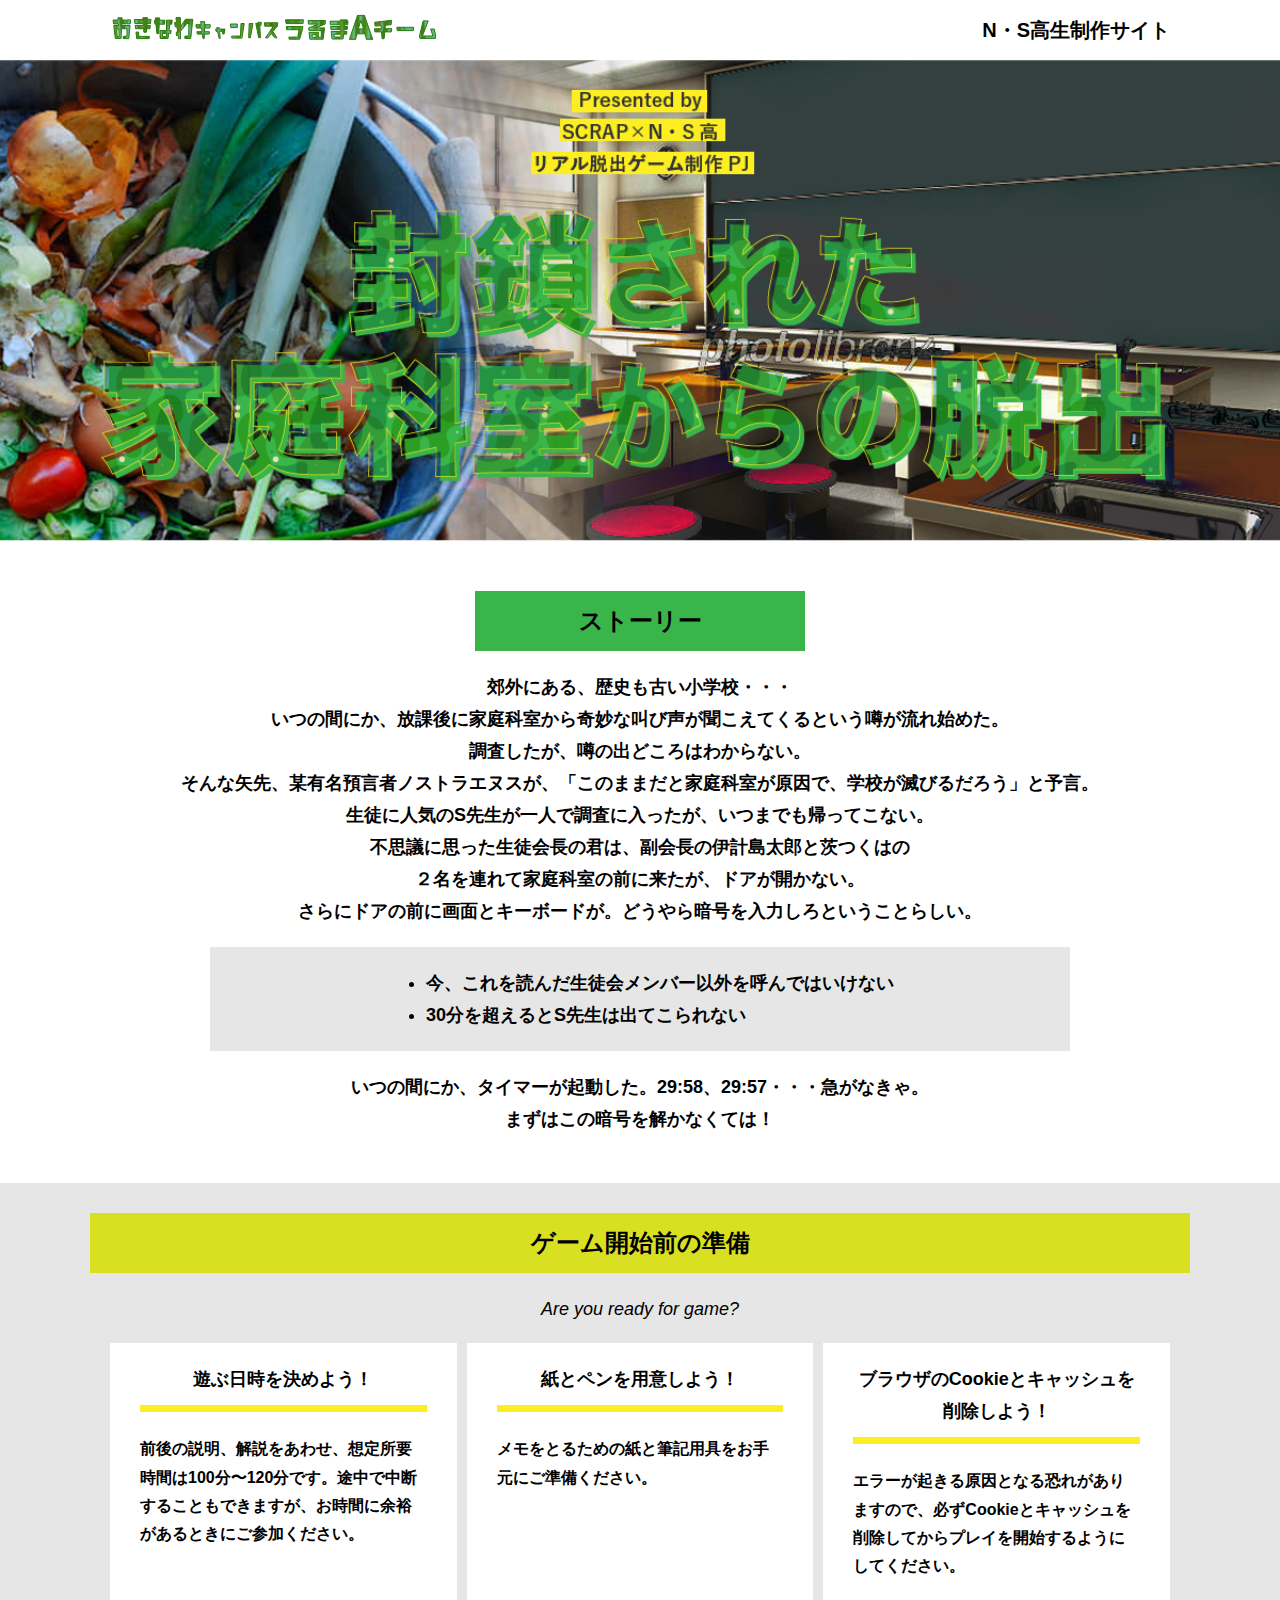
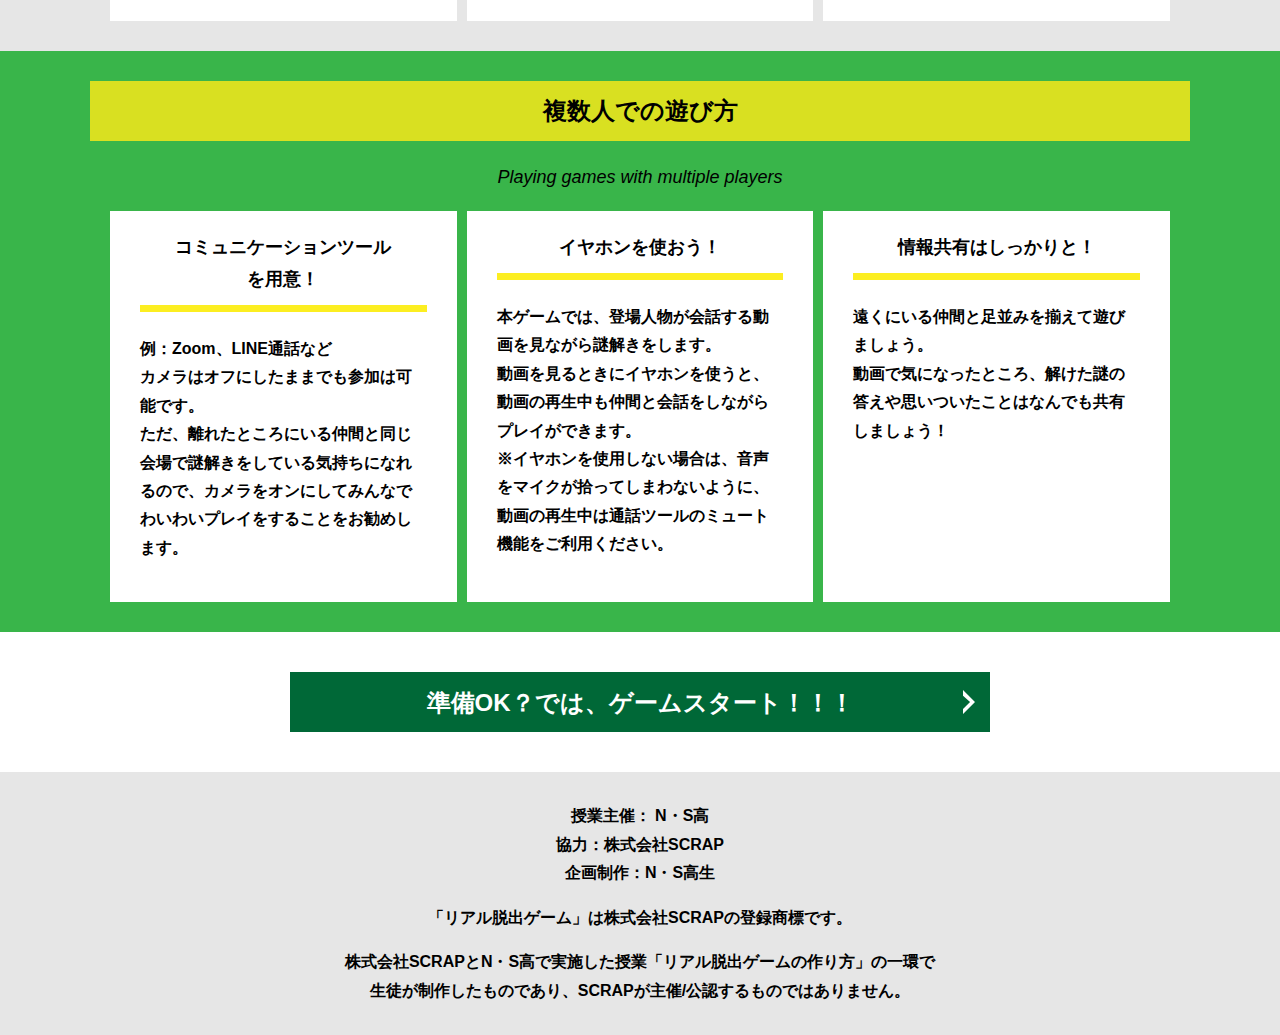
==== index.html @ edc66b6e "Add files via upload" ====
<!DOCTYPE html>
<html lang="ja">
<head>
  <meta charset="UTF-8">
  <meta http-equiv="X-UA-Compatible" content="IE=edge">
  <meta name="viewport" content="width=device-width, initial-scale=1.0">
  <title>封鎖された家庭科室からの脱出 │ Project N</title>
  <link rel="stylesheet" href="assets/css/normalize.css">
  <link rel="stylesheet" href="assets/css/style.css">
</head>
<body>
  <svg width="0" height="0" class="hidden">
    <symbol xmlns="http://www.w3.org/2000/svg" viewBox="0 0 12.47 24.94" id="arrow" class="arrow_svg">
      <title>arrow</title>
      <polygon points="0 24.94 0 19.66 7.35 12.47 0 5.92 0 0 12.47 12.47 0 24.94"/>
    </symbol>
  </svg>
  <header class="header">
    <div class="container">
      <div class="header__logo"><img src="assets/images/logo.svg" alt="チームロゴ"></div>
      <div class="header__name">N・S高生制作サイト</div>
    </div>
  </header>
  <main class="main index-page">
    <!-- タイトルエリア　ここから -->
    <h1 class="main-title"><img src="assets/images/top-image.png" alt="Presented by SCRAP×N・S高リアル脱出ゲーム制作PJ 封鎖された家庭科室からの脱出"></h1>
    <!-- タイトルエリア　ここまで -->
    <section class="section section--story">
      <div class="container">
        <h2 class="section-title section-title--keycolor section-title--story">ストーリー</h2>
        <div class="story">
          <p class="text-center">郊外にある、歴史も古い小学校・・・<br>
            いつの間にか、放課後に家庭科室から奇妙な叫び声が聞こえてくるという噂が流れ始めた。<br>
            調査したが、噂の出どころはわからない。<br>
            そんな矢先、某有名預言者ノストラエヌスが、「このままだと家庭科室が原因で、学校が滅びるだろう」と予言。<br>
            生徒に人気のS先生が一人で調査に入ったが、いつまでも帰ってこない。<br>
            不思議に思った生徒会長の君は、副会長の伊計島太郎と茨つくはの<br>
            ２名を連れて家庭科室の前に来たが、ドアが開かない。<br>
            さらにドアの前に画面とキーボードが。どうやら暗号を入力しろということらしい。</p>
          <div class="story__note__outer bg-color--gray">
            <ul class="story__note">
              <li>今、これを読んだ生徒会メンバー以外を呼んではいけない</li>
              <li>30分を超えるとS先生は出てこられない</li>
            </ul>
          </div>
          <p class="text-center">いつの間にか、タイマーが起動した。29:58、29:57・・・急がなきゃ。<br>
            まずはこの暗号を解かなくては！</p>
        </div>
      </div>
    </section>
    <section class="section bg-color--gray">
      <div class="container">
        <h2 class="section-title">ゲーム開始前の準備</h2>
        <p class="font-eng text-center">Are you ready for game?</p>
        <!--
          class名"row"内のclass名"column"が横並びになります。
          改行する場合は以下のように追加してください。
          <div class="row">
            <div class="column">
              ～ 内容 ～
            </div>
          </div>
        -->
        <div class="row">
          <div class="column">
            <div class="card">
              <h3 class="card__title">遊ぶ日時を決めよう！</h3>
              <p class="card__content">前後の説明、解説をあわせ、想定所要時間は100分〜120分です。途中で中断することもできますが、お時間に余裕があるときにご参加ください。</p>
            </div>
          </div>
          <div class="column">
            <div class="card">
              <h3 class="card__title">紙とペンを用意しよう！</h3>
              <p class="card__content">メモをとるための紙と筆記用具をお手元にご準備ください。</p>
            </div>
          </div>
          <div class="column">
            <div class="card">
              <h3 class="card__title">ブラウザのCookieとキャッシュを<br>削除しよう！</h3>
              <p class="card__content">エラーが起きる原因となる恐れがありますので、必ずCookieとキャッシュを削除してからプレイを開始するようにしてください。</p>
            </div>
          </div>
        </div>
      </div>
    </section>
    <section class="section bg-color--keycolor">
      <div class="container">
        <h2 class="section-title">複数人での遊び方</h2>
        <p class="font-eng text-center">Playing games with multiple players</p>
        <div class="row">
          <div class="column">
            <div class="card">
              <h3 class="card__title">コミュニケーションツール<br>を用意！</h3>
              <p class="card__content">例：Zoom、LINE通話など<br>
                カメラはオフにしたままでも参加は可能です。<br>
                ただ、離れたところにいる仲間と同じ会場で謎解きをしている気持ちになれるので、カメラをオンにしてみんなでわいわいプレイをすることをお勧めします。</p>
            </div>
          </div>
          <div class="column">
            <div class="card">
              <h3 class="card__title">イヤホンを使おう！</h3>
              <p class="card__content">本ゲームでは、登場人物が会話する動画を見ながら謎解きをします。<br>
                動画を見るときにイヤホンを使うと、動画の再生中も仲間と会話をしながらプレイができます。<br>
                ※イヤホンを使用しない場合は、音声をマイクが拾ってしまわないように、動画の再生中は通話ツールのミュート機能をご利用ください。</p>
            </div>
          </div>
          <div class="column">
            <div class="card">
              <h3 class="card__title">情報共有はしっかりと！</h3>
              <p class="card__content">遠くにいる仲間と足並みを揃えて遊びましょう。<br>
                動画で気になったところ、解けた謎の答えや思いついたことはなんでも共有しましょう！</p>
            </div>
          </div>
        </div>
      </div>
    </section>
    <section class="section">
      <div class="container">
        <a class="btn" href="main.html">準備OK？では、ゲームスタート！！！<svg class="btn__arrow"><use xlink:href="#arrow"></use></svg></a>
      </div>
    </section>
  </main>
  <footer class="footer section bg-color--gray">
    <div class="container">
      <p class="text-center">授業主催： N・S高<br>協力：株式会社SCRAP<br>企画制作：N・S高生</p>
      <p class="text-center">「リアル脱出ゲーム」は株式会社SCRAPの登録商標です。</p>
      <p class="text-center">株式会社SCRAPとN・S高で実施した授業「リアル脱出ゲームの作り方」の一環で<br>生徒が制作したものであり、SCRAPが主催/公認するものではありません。</p>
    </div>
  </footer>
</body>
</html>
---- assets/css/style.css ----
@charset "UTF-8";
/****************************
 * 共通CSSのテンプレートです。
*****************************/
*,
*::before,
*::after {
  -webkit-box-sizing: border-box;
          box-sizing: border-box;
}

html {
  font-size: 18px;
  -webkit-box-sizing: border-box;
          box-sizing: border-box;
}

body {
  overflow-x: hidden;
  font-family: "游ゴシック体", "Yu Gothic", YuGothic, "ヒラギノ角ゴ Pro", "Hiragino Kaku Gothic Pro", "メイリオ", "Meiryo", sans-serif;
  font-size: 18px;
  line-height: 1.77778;
  font-weight: bold;
  text-decoration: none;
  border: none;
  list-style: none;
  color: #000;
  margin: 0;
}

img {
  width: 100%;
}

figure {
  margin: 0;
}

figcaption {
  margin-top: 30px;
  font-size: 14px;
}

@media screen and (max-width: 767px) {
  figcaption {
    font-size: 13px;
  }
}

input[type=text] {
  font-size: 18px;
  border: none;
  padding: 25px 35px;
  display: block;
  margin: 0 auto;
  max-width: 580px;
  width: 100%;
}

::-webkit-input-placeholder {
  color: #999;
}

:-ms-input-placeholder {
  color: #999;
}

::-ms-input-placeholder {
  color: #999;
}

::placeholder {
  color: #999;
}

button {
  cursor: pointer;
  display: block;
  border: none;
  margin: 0 auto;
  background-color: #006837;
  color: #fff;
  width: 287px;
  height: 55px;
}

/*******************
* Layout
*******************/
.section {
  padding-top: 30px;
  padding-bottom: 30px;
}

.section--clear {
  /* ステージクリア画面 */
  position: fixed;
  display: none;
  /* 読み込み時に一瞬表示されるのを防ぐ */
  -webkit-box-pack: center;
      -ms-flex-pack: center;
          justify-content: center;
  -webkit-box-align: center;
      -ms-flex-align: center;
          align-items: center;
  top: 0;
  bottom: 0;
  left: 0;
  right: 0;
  z-index: 200;
}

.section--clear.isClear {
  display: -webkit-box;
  display: -ms-flexbox;
  display: flex;
}

.container {
  width: 1100px;
  padding-left: 20px;
  padding-right: 20px;
  margin: 0 auto;
}

@media screen and (max-width: 1100px) {
  .container {
    width: calc(100% - 40px);
  }
}

.row {
  display: -webkit-box;
  display: -ms-flexbox;
  display: flex;
  -ms-flex-line-pack: stretch;
      align-content: stretch;
  gap: 10px;
}

.row + .row {
  margin-top: 20px;
}

.column {
  width: 100%;
}

.card {
  background-color: #fff;
  margin-bottom: 20px;
  height: 100%;
}

.card__title {
  font-size: 18px;
  text-align: center;
  margin: 0;
  padding: 20px 30px;
  position: relative;
  cursor: pointer;
}

.card__content {
  -webkit-transition: all 0.3s;
  transition: all 0.3s;
  font-size: 16px;
  padding: 20px 30px;
  margin: 0;
  position: relative;
}

.card__content::before {
  display: block;
  content: '';
  width: calc(100% - 60px);
  height: 7px;
  background-color: #fcee21;
  position: absolute;
  top: -10px;
  left: 30px;
}

.hint-page .card {
  height: auto;
}

.hint-page .card__content {
  display: none;
  text-align: center;
}

.hint-page .card__arrow {
  position: absolute;
  top: calc(50% - 12px);
  right: 45px;
  -webkit-transform: rotate(90deg);
          transform: rotate(90deg);
  -webkit-transition: all 0.3s;
  transition: all 0.3s;
  fill: #009245;
  width: 12px;
  height: 24px;
}

.hint-page .card.is-open .card__content {
  display: block;
}

.hint-page .card.is-open .card__arrow {
  -webkit-transform: rotate(-90deg);
          transform: rotate(-90deg);
}

.box {
  padding: 35px 30px;
}

.youtube {
  position: relative;
  width: 100%;
  padding-top: 56.25%;
}

.youtube iframe {
  position: absolute;
  top: 0;
  left: 0;
  width: 100%;
  height: 100%;
}

.youtube__container {
  max-width: 800px;
  margin: 0 auto;
}

/*********************
* Color
*********************/
.bg-color--keycolor {
  background-color: #39b54a;
}

.bg-color--subcolor {
  background-color: #d9e021;
}

.bg-color--gray {
  background-color: #e6e6e6;
}

/*********************
* title
**********************/
.main-title {
  margin: 0;
}

.sub-title {
  text-align: center;
  font-size: 18px;
  line-height: 1.66667;
}

.sub-title__bg {
  background-color: #fcee21;
  padding-left: 1rem;
  padding-right: 1rem;
}

.section-title {
  font-size: 24px;
  line-height: 1.75;
  text-align: center;
  padding: 9px 20px;
  background-color: #d9e021;
  margin: 0 -20px 20px -20px;
}

.section-title__stage {
  display: inline-block;
  margin-right: 2rem;
}

.section-title--keycolorlight {
  background-color: #8cc63f;
}

.section-title--keycolorlight .section-title__stage {
  color: #fff;
}

.section-title--keycolor {
  background-color: #39b54a;
}

.section-title--story {
  width: 330px;
  margin: 0 auto 20px;
}

.section-title--border {
  position: relative;
  font-size: 30px;
  text-align: center;
  line-height: 1.06667;
  margin: 0;
  padding-bottom: 15px;
  color: #006837;
}

.section-title--border::after {
  position: absolute;
  bottom: 0;
  left: calc(50% - 95px);
  display: block;
  content: '';
  background-color: #fff;
  height: 2.6px;
  width: 190px;
}

/******************
* text
******************/
.font-eng {
  font-style: italic;
  font-weight: normal;
}

/*************************
* Button
*************************/
.btn {
  display: block;
  text-decoration: none;
  cursor: pointer;
  background-color: #006837;
  color: #fff;
  font-size: 24px;
  line-height: 1.54167;
  text-align: center;
  padding: 11.5px;
  width: calc(100% - 40px);
  max-width: 700px;
  margin: 10px auto;
  position: relative;
}

.btn:hover {
  opacity: 0.7;
}

.btn__arrow {
  position: absolute;
  top: calc(50% - 12px);
  right: 15px;
  fill: #fff;
  width: 12px;
  height: 24px;
}

/****************
* header
*****************/
.header {
  background-color: #fff;
  height: 60px;
}

.header .container {
  display: -webkit-box;
  display: -ms-flexbox;
  display: flex;
  -webkit-box-pack: justify;
      -ms-flex-pack: justify;
          justify-content: space-between;
  -webkit-box-align: center;
      -ms-flex-align: center;
          align-items: center;
  height: 100%;
}

.header__logo {
  width: 330px;
  height: 42px;
}

.header__name {
  font-size: 20px;
  line-height: 1.1;
}

.footer {
  font-size: 16px;
}

.footer p:first-child {
  margin-top: 0;
}

.footer p:last-child {
  margin-bottom: 0;
}

/********************
* main
********************/
.story__note {
  margin: 0;
}

.story__note__outer {
  width: 860px;
  display: -webkit-box;
  display: -ms-flexbox;
  display: flex;
  padding: 20px;
  margin: 20px auto;
  -webkit-box-pack: center;
      -ms-flex-pack: center;
          justify-content: center;
}

@media screen and (max-width: 940px) {
  .story__note__outer {
    width: 100%;
  }
}

.stage-column__container + .stage-column__container {
  border-top: 2px solid #fff;
}

.answer {
  font-size: 18px;
  margin-bottom: 20px;
  line-height: 80px;
  word-spacing: 20px;
}

.err-message {
  color: #c1272d;
  font-size: 18px;
  text-align: center;
}

.link-hint {
  text-align: center;
  display: block;
  margin-top: 20px;
}

.clear-message {
  background-color: #d9e021;
  padding: 30px 30px 60px;
  position: relative;
}

.clear-message__title {
  position: relative;
  display: block;
  text-align: center;
  color: #006837;
  font-size: 30px;
  padding-bottom: 10px;
  margin-bottom: 35px;
}

.clear-message__title::after {
  content: '';
  position: absolute;
  display: block;
  width: 183px;
  height: 2px;
  background-color: #fff;
  bottom: 0;
  left: calc(50% - (183px/2));
}

.clear-message__content {
  text-align: center;
}

.clear-message__btn {
  position: absolute;
  bottom: -30px;
  left: calc(50% - 144px);
  width: 288px;
  margin: 0;
}

/********************
* Utility
********************/
.text-center {
  text-align: center;
}

.text-left {
  text-align: left;
}

.text-right {
  text-align: right;
}

.hidden {
  display: none;
}
/*# sourceMappingURL=style.css.map */
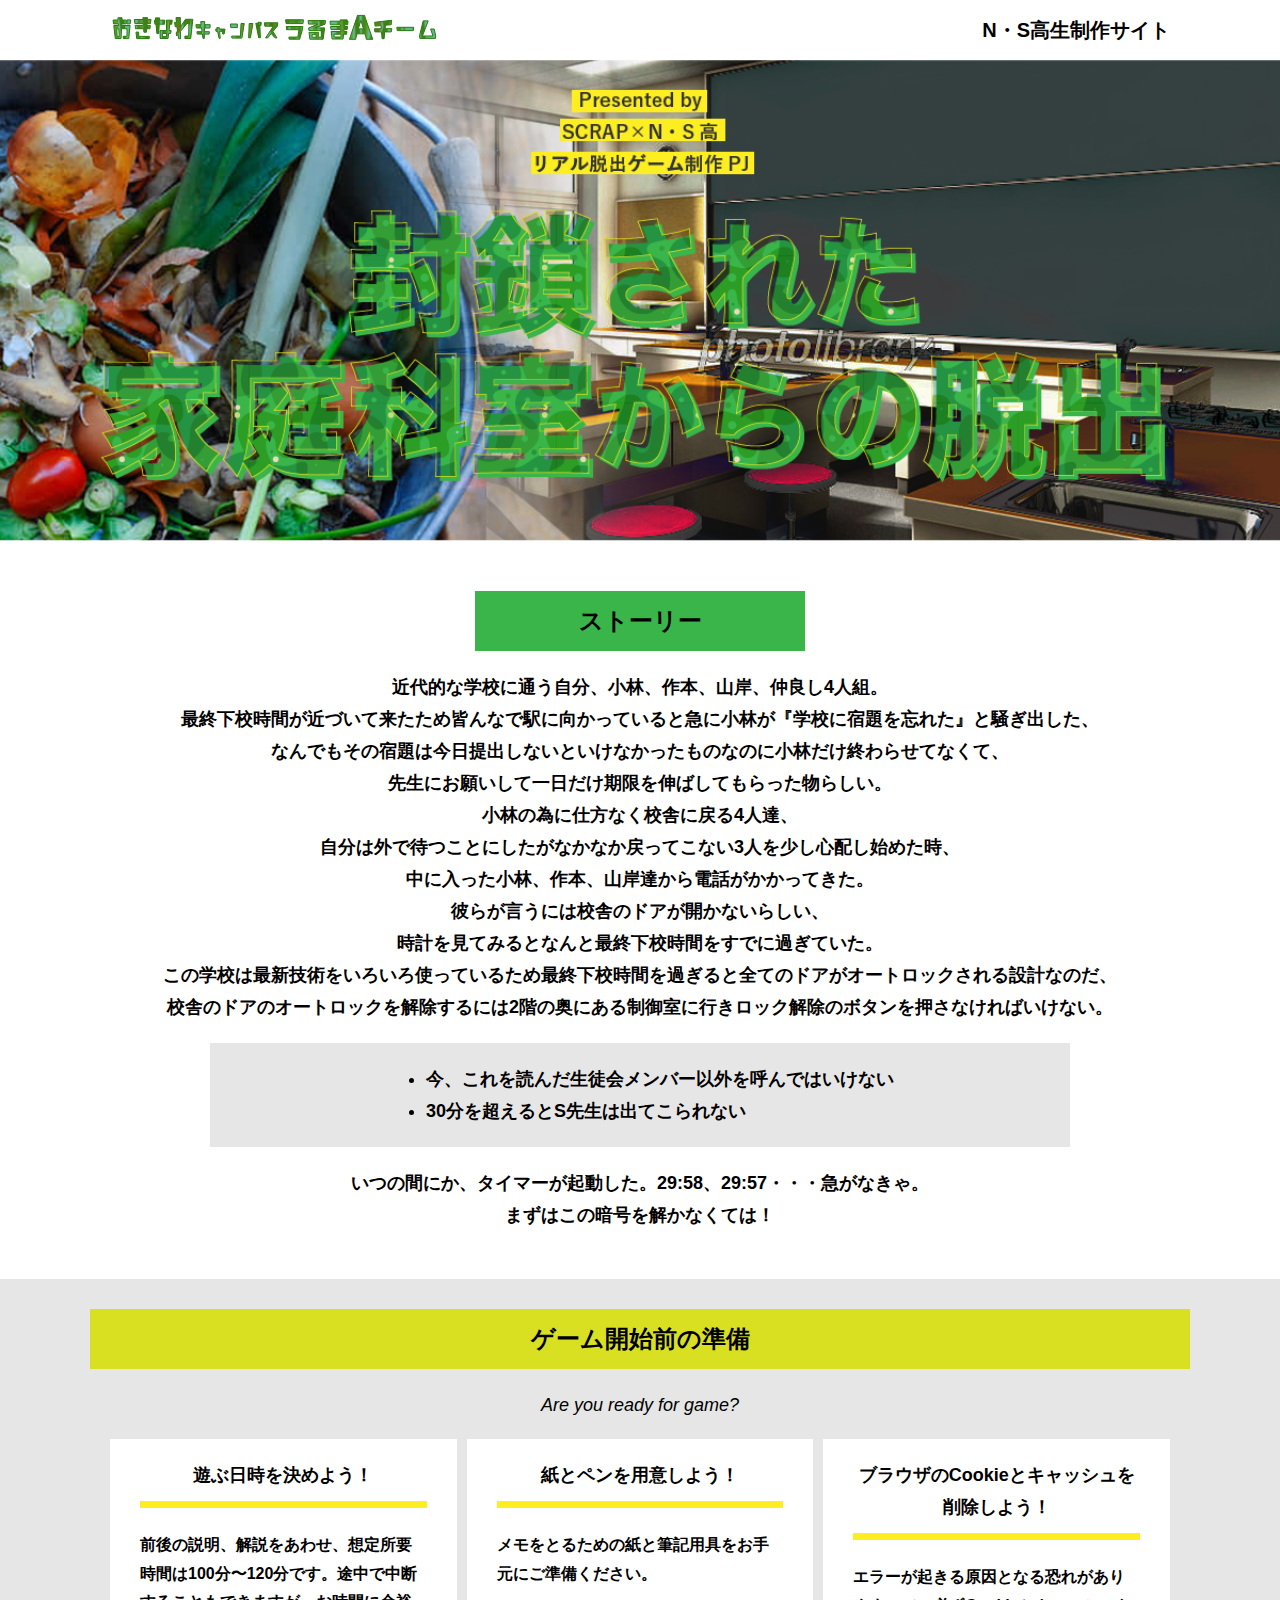
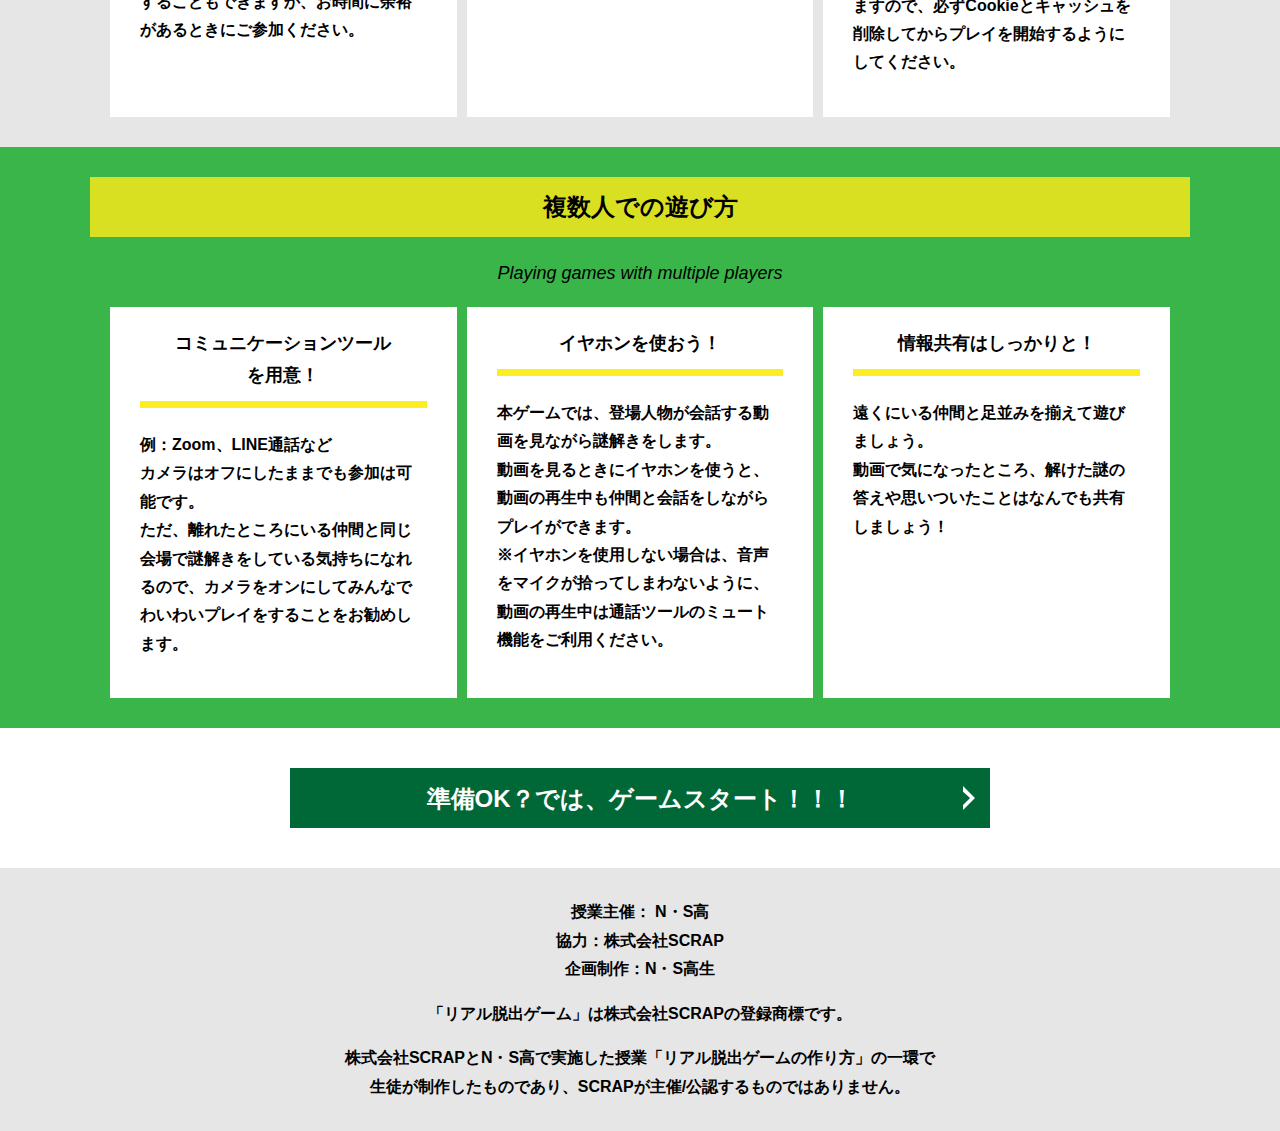
==== commit 6b1c6fe5: "Update index.html" ====
--- a/index.html
+++ b/index.html
@@ -4,7 +4,7 @@
   <meta charset="UTF-8">
   <meta http-equiv="X-UA-Compatible" content="IE=edge">
   <meta name="viewport" content="width=device-width, initial-scale=1.0">
-  <title>封鎖された家庭科室からの脱出 │ Project N</title>
+  <title>近代校舎からの脱出 │ Project N</title>
   <link rel="stylesheet" href="assets/css/normalize.css">
   <link rel="stylesheet" href="assets/css/style.css">
 </head>
@@ -29,14 +29,17 @@
       <div class="container">
         <h2 class="section-title section-title--keycolor section-title--story">ストーリー</h2>
         <div class="story">
-          <p class="text-center">郊外にある、歴史も古い小学校・・・<br>
-            いつの間にか、放課後に家庭科室から奇妙な叫び声が聞こえてくるという噂が流れ始めた。<br>
-            調査したが、噂の出どころはわからない。<br>
-            そんな矢先、某有名預言者ノストラエヌスが、「このままだと家庭科室が原因で、学校が滅びるだろう」と予言。<br>
-            生徒に人気のS先生が一人で調査に入ったが、いつまでも帰ってこない。<br>
-            不思議に思った生徒会長の君は、副会長の伊計島太郎と茨つくはの<br>
-            ２名を連れて家庭科室の前に来たが、ドアが開かない。<br>
-            さらにドアの前に画面とキーボードが。どうやら暗号を入力しろということらしい。</p>
+          <p class="text-center">近代的な学校に通う自分、小林、作本、山岸、仲良し4人組。<br>
+            最終下校時間が近づいて来たため皆んなで駅に向かっていると急に小林が『学校に宿題を忘れた』と騒ぎ出した、<br>
+            なんでもその宿題は今日提出しないといけなかったものなのに小林だけ終わらせてなくて、<br>
+            先生にお願いして一日だけ期限を伸ばしてもらった物らしい。<br>
+            小林の為に仕方なく校舎に戻る4人達、<br>
+            自分は外で待つことにしたがなかなか戻ってこない3人を少し心配し始めた時、<br>
+            中に入った小林、作本、山岸達から電話がかかってきた。<br>
+            彼らが言うには校舎のドアが開かないらしい、<br>
+            時計を見てみるとなんと最終下校時間をすでに過ぎていた。<br>
+            この学校は最新技術をいろいろ使っているため最終下校時間を過ぎると全てのドアがオートロックされる設計なのだ、<br>
+            校舎のドアのオートロックを解除するには2階の奥にある制御室に行きロック解除のボタンを押さなければいけない。</p>
           <div class="story__note__outer bg-color--gray">
             <ul class="story__note">
               <li>今、これを読んだ生徒会メンバー以外を呼んではいけない</li>
@@ -128,4 +131,4 @@
     </div>
   </footer>
 </body>
-</html>+</html>
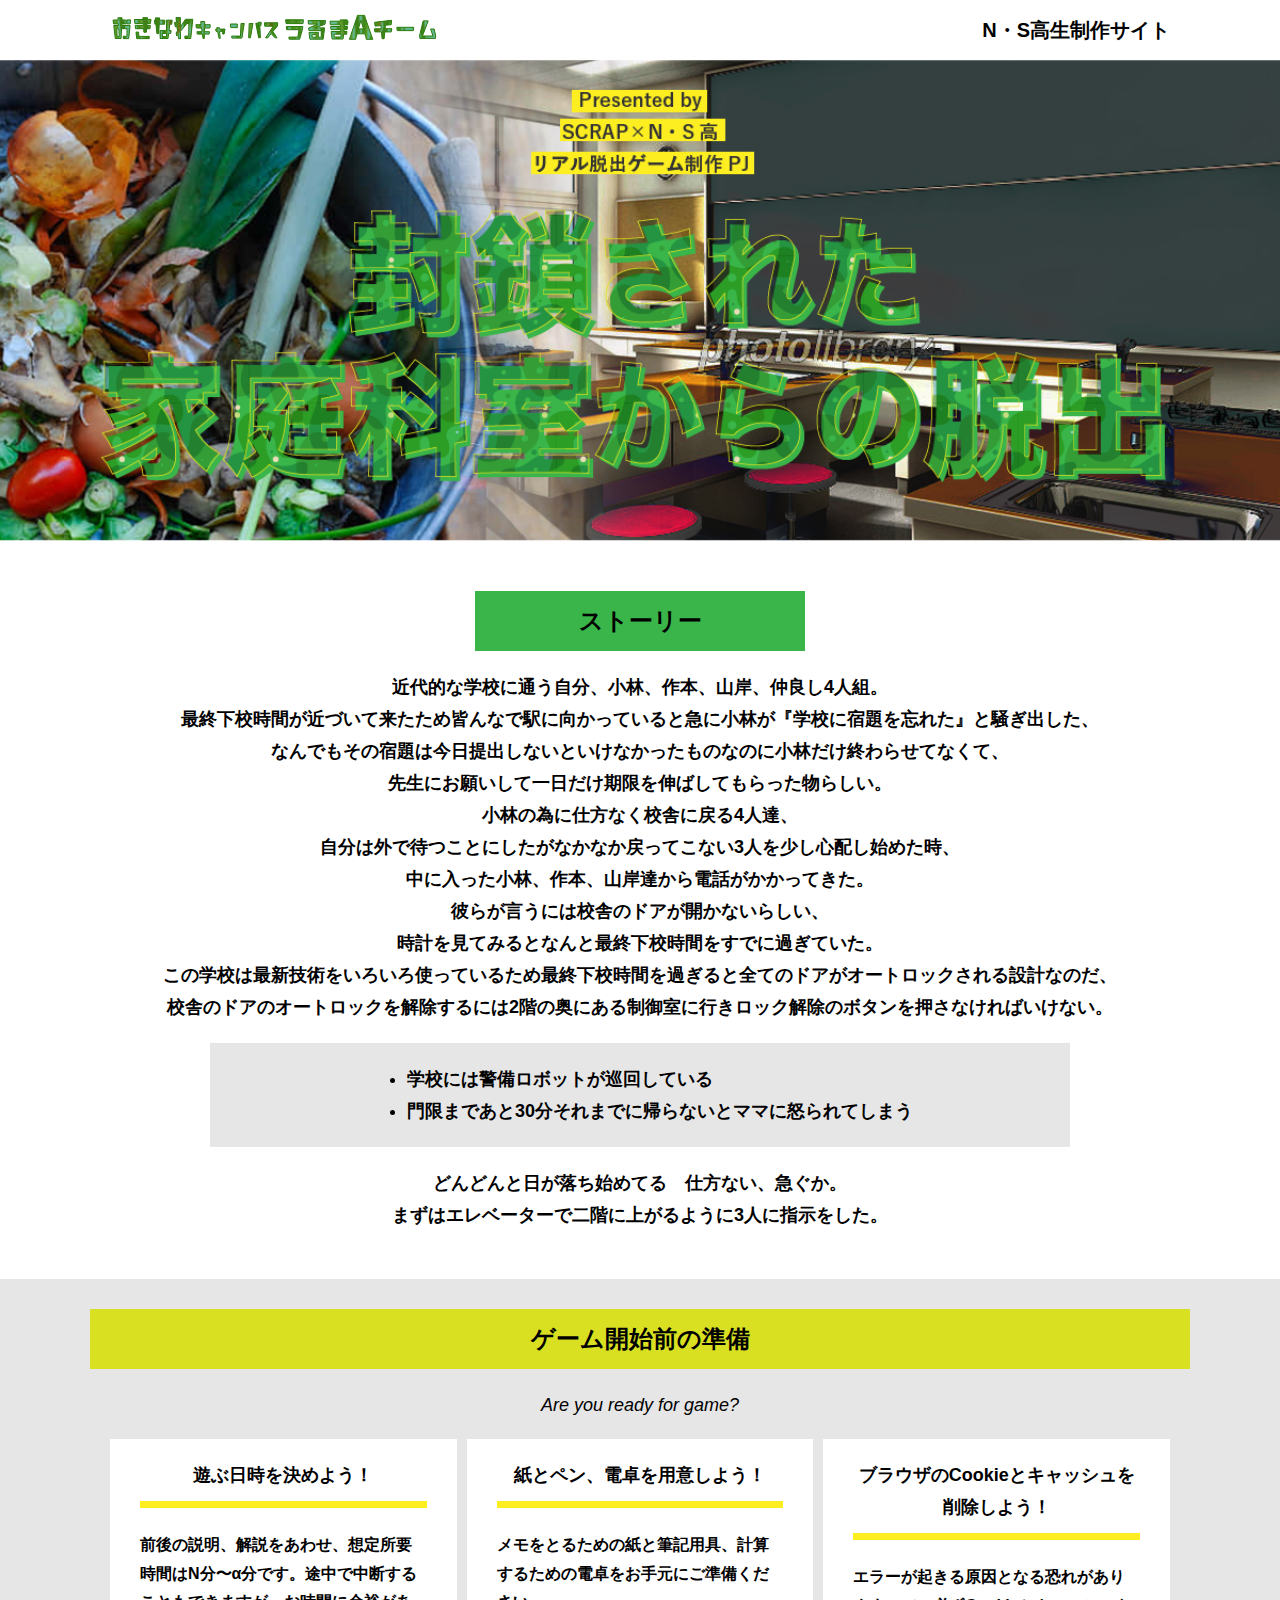
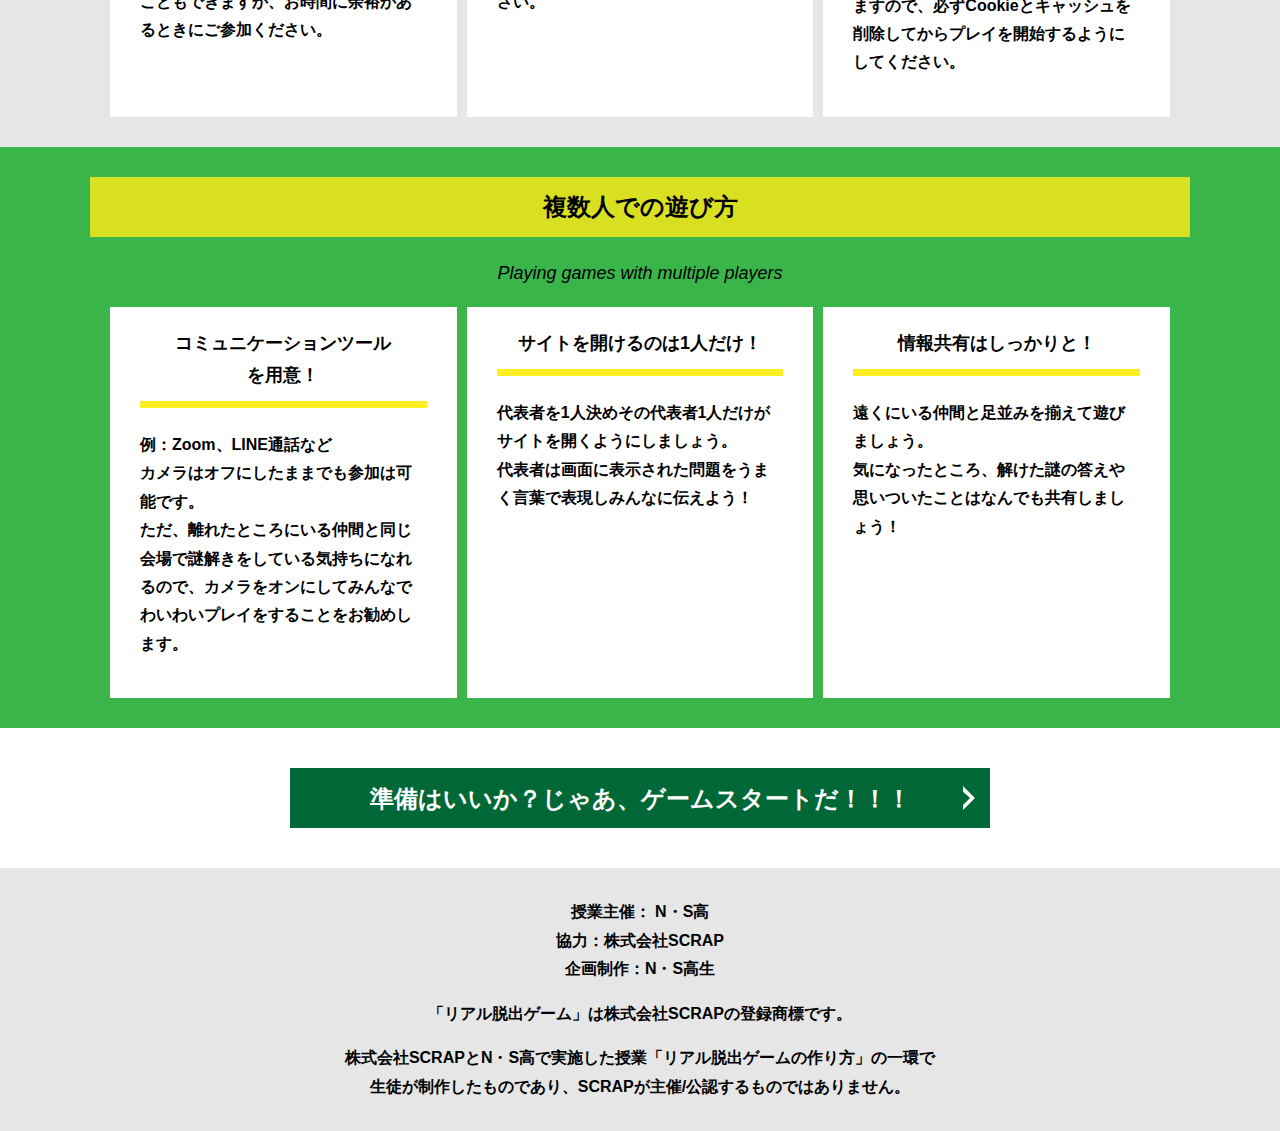
==== commit 4f965a19: "Update index.html" ====
--- a/index.html
+++ b/index.html
@@ -42,12 +42,12 @@
             校舎のドアのオートロックを解除するには2階の奥にある制御室に行きロック解除のボタンを押さなければいけない。</p>
           <div class="story__note__outer bg-color--gray">
             <ul class="story__note">
-              <li>今、これを読んだ生徒会メンバー以外を呼んではいけない</li>
-              <li>30分を超えるとS先生は出てこられない</li>
+              <li>学校には警備ロボットが巡回している</li>
+              <li>門限まであと30分それまでに帰らないとママに怒られてしまう</li>
             </ul>
           </div>
-          <p class="text-center">いつの間にか、タイマーが起動した。29:58、29:57・・・急がなきゃ。<br>
-            まずはこの暗号を解かなくては！</p>
+          <p class="text-center">どんどんと日が落ち始めてる　仕方ない、急ぐか。<br>
+            まずはエレベーターで二階に上がるように3人に指示をした。</p>
         </div>
       </div>
     </section>
@@ -68,13 +68,13 @@
           <div class="column">
             <div class="card">
               <h3 class="card__title">遊ぶ日時を決めよう！</h3>
-              <p class="card__content">前後の説明、解説をあわせ、想定所要時間は100分〜120分です。途中で中断することもできますが、お時間に余裕があるときにご参加ください。</p>
+              <p class="card__content">前後の説明、解説をあわせ、想定所要時間はN分〜α分です。途中で中断することもできますが、お時間に余裕があるときにご参加ください。</p>
             </div>
           </div>
           <div class="column">
             <div class="card">
-              <h3 class="card__title">紙とペンを用意しよう！</h3>
-              <p class="card__content">メモをとるための紙と筆記用具をお手元にご準備ください。</p>
+              <h3 class="card__title">紙とペン、電卓を用意しよう！</h3>
+              <p class="card__content">メモをとるための紙と筆記用具、計算するための電卓をお手元にご準備ください。</p>
             </div>
           </div>
           <div class="column">
@@ -101,17 +101,16 @@
           </div>
           <div class="column">
             <div class="card">
-              <h3 class="card__title">イヤホンを使おう！</h3>
-              <p class="card__content">本ゲームでは、登場人物が会話する動画を見ながら謎解きをします。<br>
-                動画を見るときにイヤホンを使うと、動画の再生中も仲間と会話をしながらプレイができます。<br>
-                ※イヤホンを使用しない場合は、音声をマイクが拾ってしまわないように、動画の再生中は通話ツールのミュート機能をご利用ください。</p>
+              <h3 class="card__title">サイトを開けるのは1人だけ！</h3>
+              <p class="card__content">代表者を1人決めその代表者1人だけがサイトを開くようにしましょう。<br>
+                代表者は画面に表示された問題をうまく言葉で表現しみんなに伝えよう！</p>
             </div>
           </div>
           <div class="column">
             <div class="card">
               <h3 class="card__title">情報共有はしっかりと！</h3>
               <p class="card__content">遠くにいる仲間と足並みを揃えて遊びましょう。<br>
-                動画で気になったところ、解けた謎の答えや思いついたことはなんでも共有しましょう！</p>
+                気になったところ、解けた謎の答えや思いついたことはなんでも共有しましょう！</p>
             </div>
           </div>
         </div>
@@ -119,7 +118,7 @@
     </section>
     <section class="section">
       <div class="container">
-        <a class="btn" href="main.html">準備OK？では、ゲームスタート！！！<svg class="btn__arrow"><use xlink:href="#arrow"></use></svg></a>
+        <a class="btn" href="main.html">準備はいいか？じゃあ、ゲームスタートだ！！！<svg class="btn__arrow"><use xlink:href="#arrow"></use></svg></a>
       </div>
     </section>
   </main>
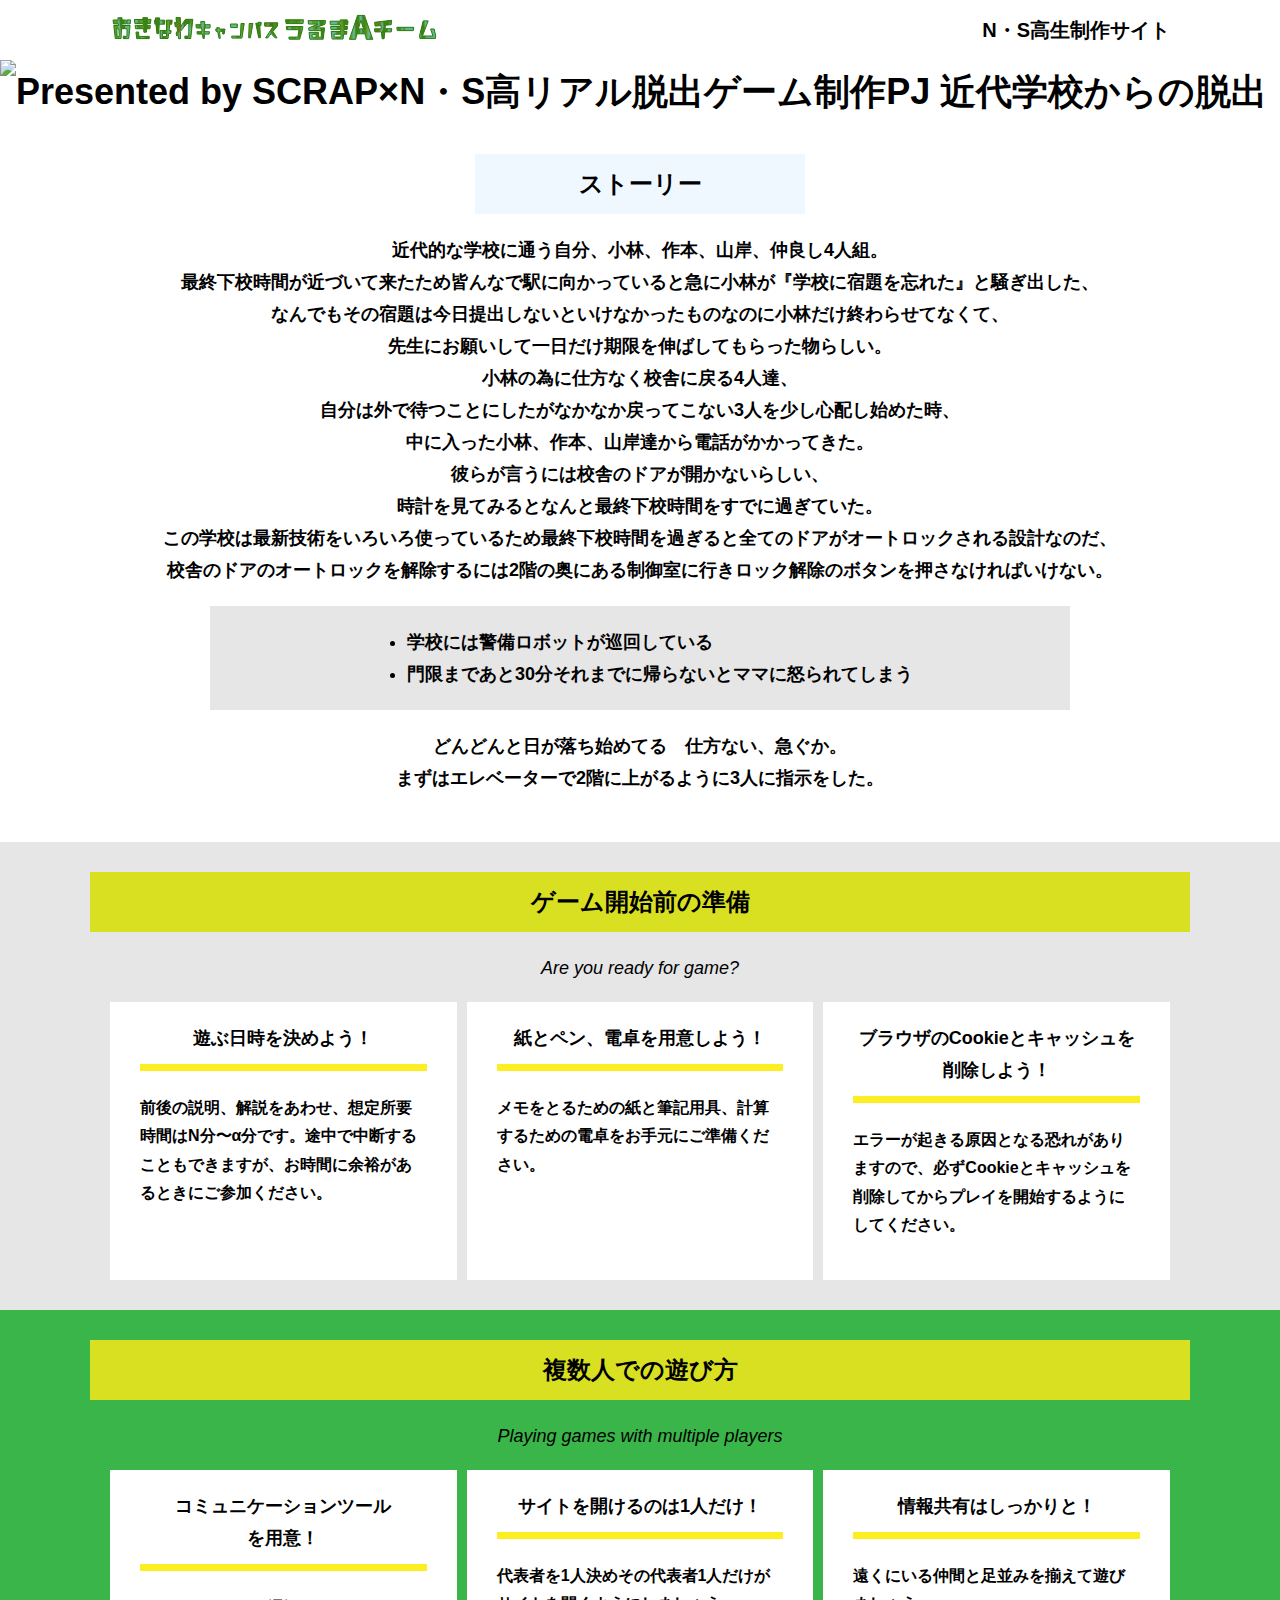
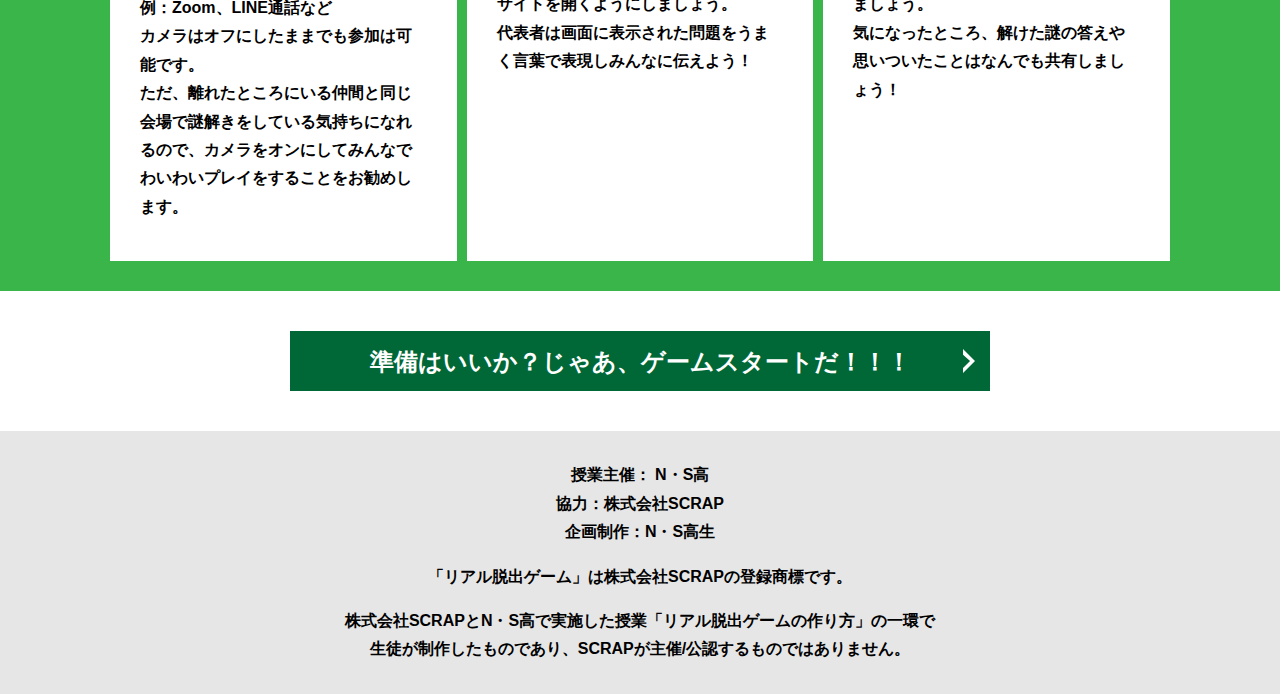
==== commit e0b760f4: "Update index.html" ====
--- a/index.html
+++ b/index.html
@@ -4,7 +4,7 @@
   <meta charset="UTF-8">
   <meta http-equiv="X-UA-Compatible" content="IE=edge">
   <meta name="viewport" content="width=device-width, initial-scale=1.0">
-  <title>近代校舎からの脱出 │ Project N</title>
+  <title>近代学校からの脱出 │ Project N</title>
   <link rel="stylesheet" href="assets/css/normalize.css">
   <link rel="stylesheet" href="assets/css/style.css">
 </head>
@@ -23,7 +23,7 @@
   </header>
   <main class="main index-page">
     <!-- タイトルエリア　ここから -->
-    <h1 class="main-title"><img src="assets/images/top-image.png" alt="Presented by SCRAP×N・S高リアル脱出ゲーム制作PJ 封鎖された家庭科室からの脱出"></h1>
+    <h1 class="main-title"><img src="https://github.com/SakuraiAtsuki/alfa-Tachikawa-16-0923/blob/main/assets/images/%E3%83%97%E3%83%ADn.png" alt="Presented by SCRAP×N・S高リアル脱出ゲーム制作PJ 近代学校からの脱出"></h1>
     <!-- タイトルエリア　ここまで -->
     <section class="section section--story">
       <div class="container">
@@ -47,7 +47,7 @@
             </ul>
           </div>
           <p class="text-center">どんどんと日が落ち始めてる　仕方ない、急ぐか。<br>
-            まずはエレベーターで二階に上がるように3人に指示をした。</p>
+            まずはエレベーターで2階に上がるように3人に指示をした。</p>
         </div>
       </div>
     </section>
--- a/assets/css/style.css
+++ b/assets/css/style.css
@@ -292,7 +292,7 @@
 }
 
 .section-title--keycolor {
-  background-color: #39b54a;
+  background-color: #f0f8ff;
 }
 
 .section-title--story {
@@ -509,4 +509,4 @@
 .hidden {
   display: none;
 }
-/*# sourceMappingURL=style.css.map */+/*# sourceMappingURL=style.css.map */
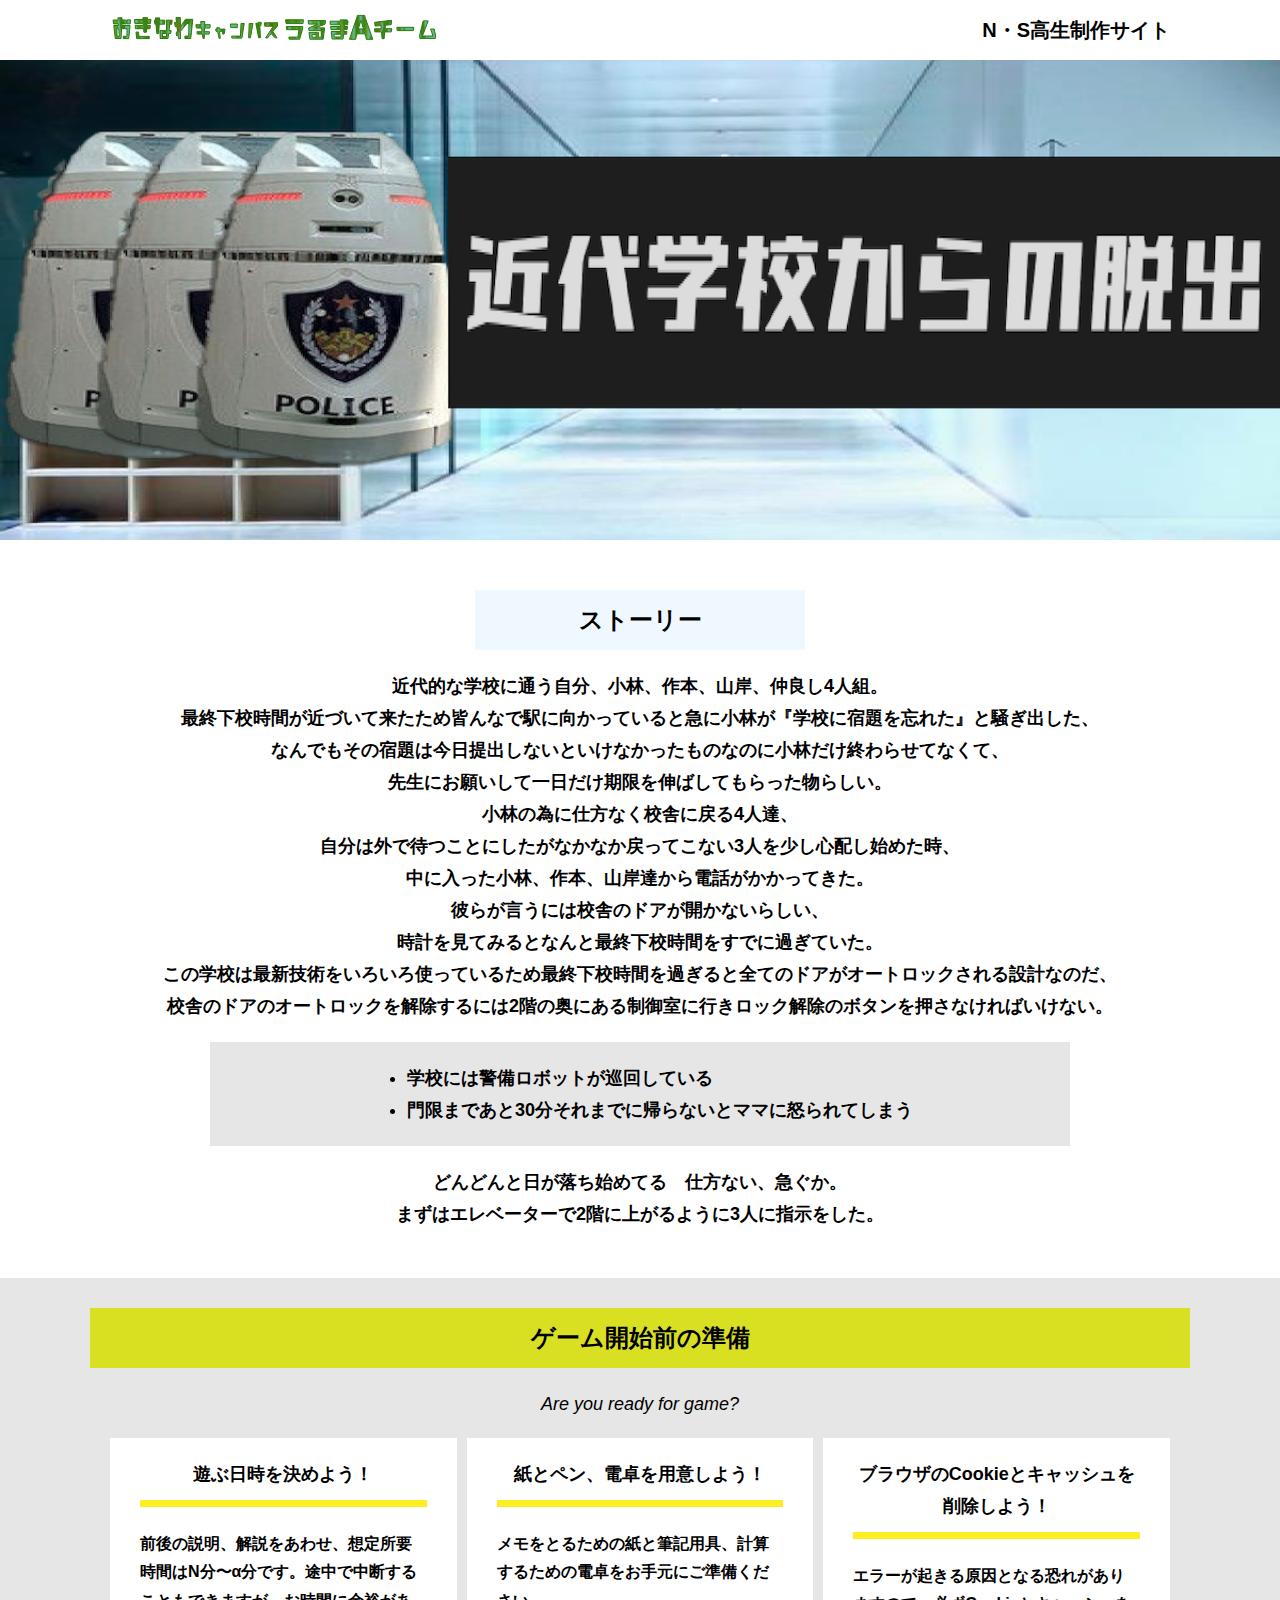
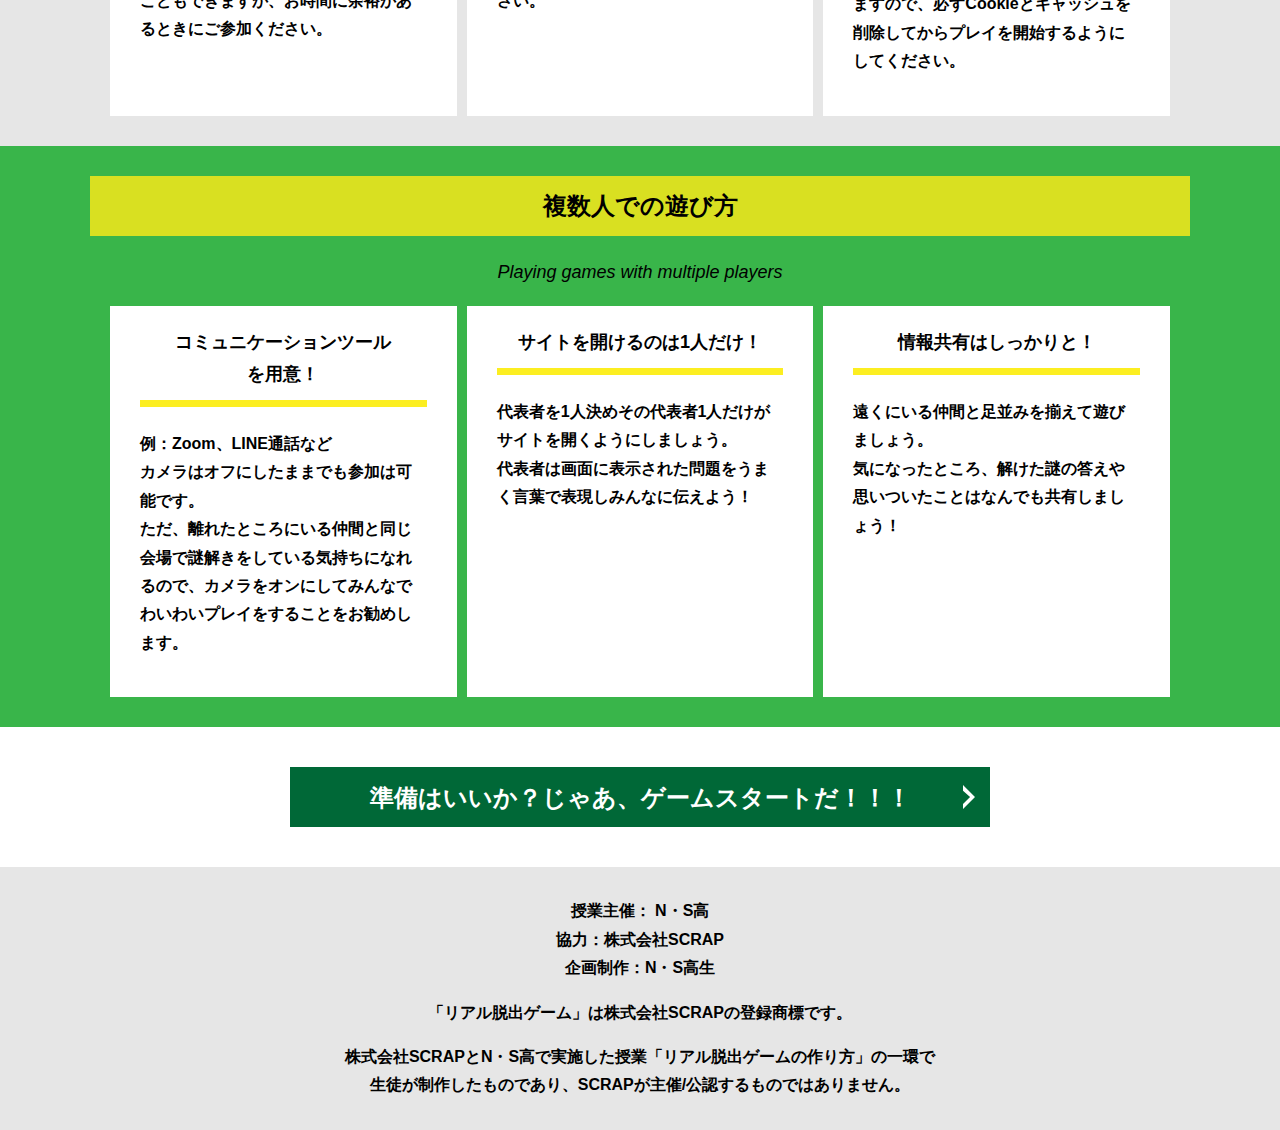
==== commit bfcb34c3: "Update index.html" ====
--- a/index.html
+++ b/index.html
@@ -23,7 +23,7 @@
   </header>
   <main class="main index-page">
     <!-- タイトルエリア　ここから -->
-    <h1 class="main-title"><img src="https://github.com/SakuraiAtsuki/alfa-Tachikawa-16-0923/blob/main/assets/images/%E3%83%97%E3%83%ADn.png" alt="Presented by SCRAP×N・S高リアル脱出ゲーム制作PJ 近代学校からの脱出"></h1>
+    <h1 class="main-title"><img src="assets/images/top-image.png" alt="Presented by SCRAP×N・S高リアル脱出ゲーム制作PJ 近代学校からの脱出"></h1>
     <!-- タイトルエリア　ここまで -->
     <section class="section section--story">
       <div class="container">
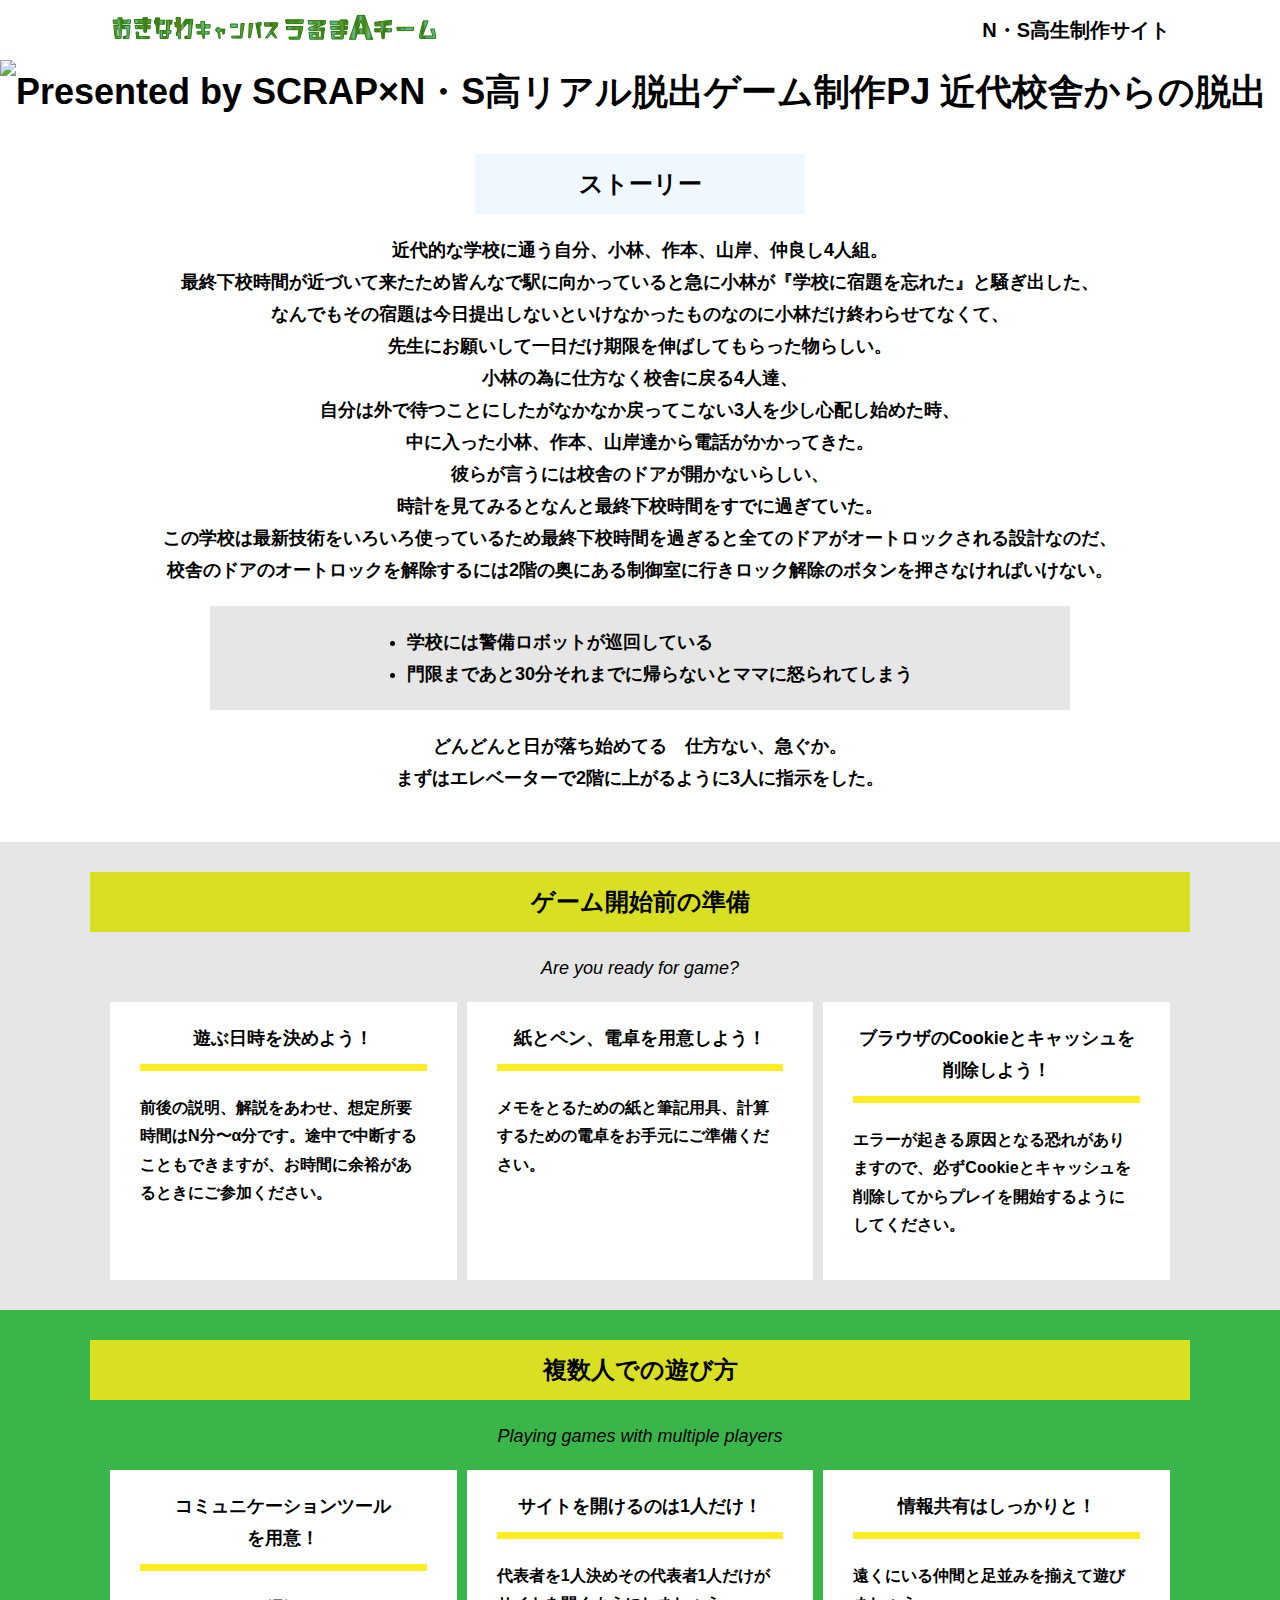
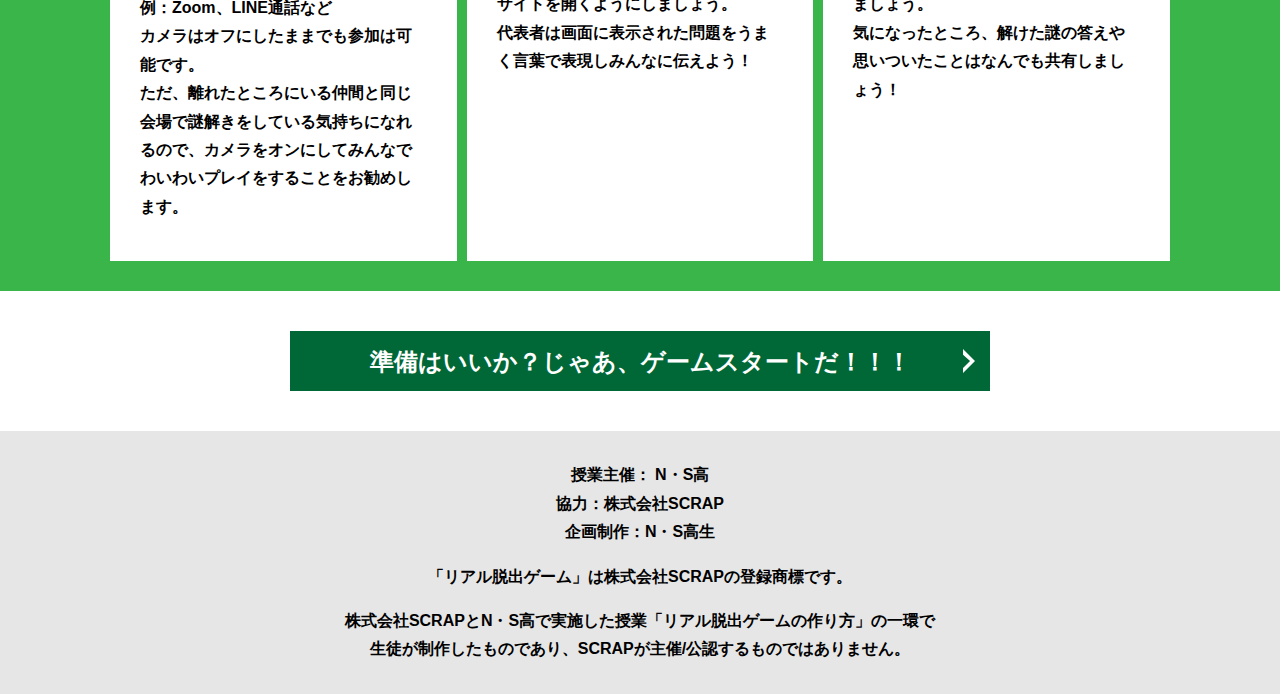
==== commit 03717d4e: "Update index.html" ====
--- a/index.html
+++ b/index.html
@@ -4,7 +4,7 @@
   <meta charset="UTF-8">
   <meta http-equiv="X-UA-Compatible" content="IE=edge">
   <meta name="viewport" content="width=device-width, initial-scale=1.0">
-  <title>近代学校からの脱出 │ Project N</title>
+  <title>近代校舎からの脱出 │ Project N</title>
   <link rel="stylesheet" href="assets/css/normalize.css">
   <link rel="stylesheet" href="assets/css/style.css">
 </head>
@@ -23,7 +23,7 @@
   </header>
   <main class="main index-page">
     <!-- タイトルエリア　ここから -->
-    <h1 class="main-title"><img src="assets/images/top-image.png" alt="Presented by SCRAP×N・S高リアル脱出ゲーム制作PJ 近代学校からの脱出"></h1>
+    <h1 class="main-title"><img src="assets/images/近代校舎からの脱出.jpg" alt="Presented by SCRAP×N・S高リアル脱出ゲーム制作PJ 近代校舎からの脱出"></h1>
     <!-- タイトルエリア　ここまで -->
     <section class="section section--story">
       <div class="container">
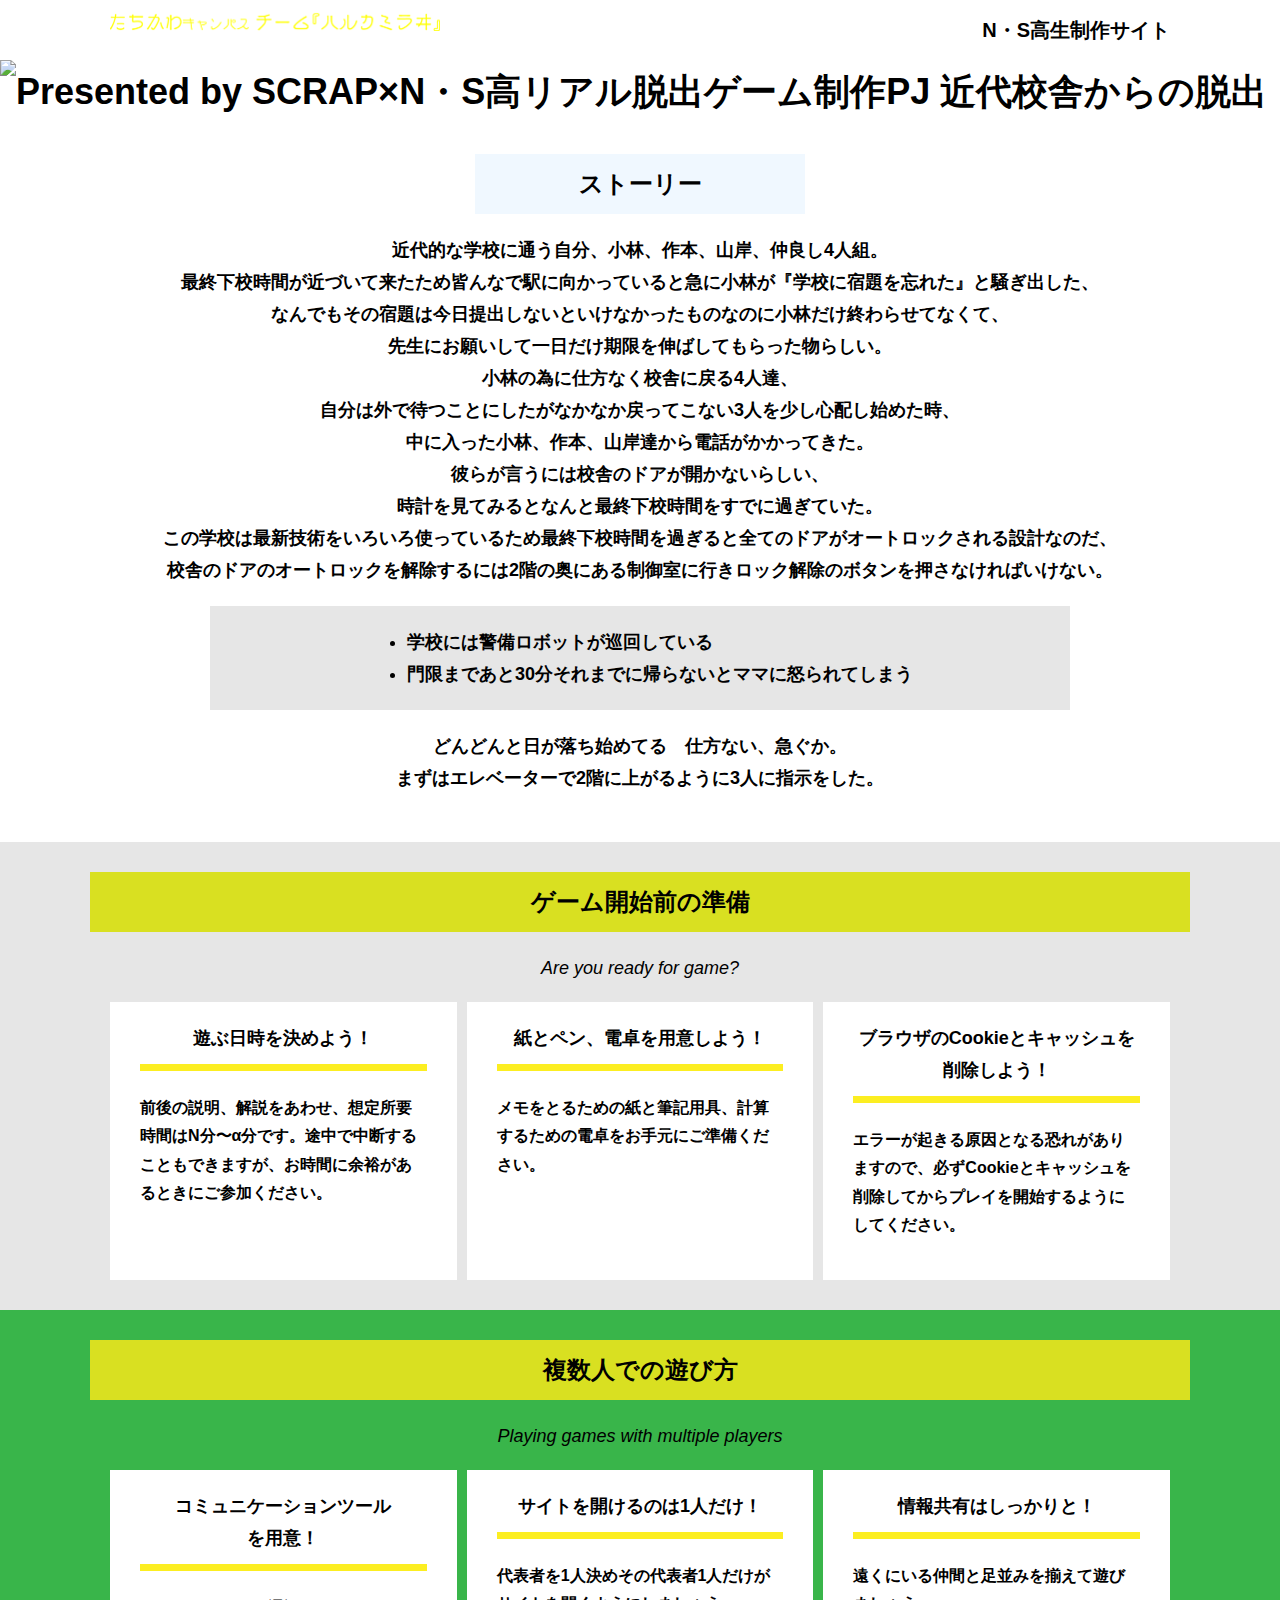
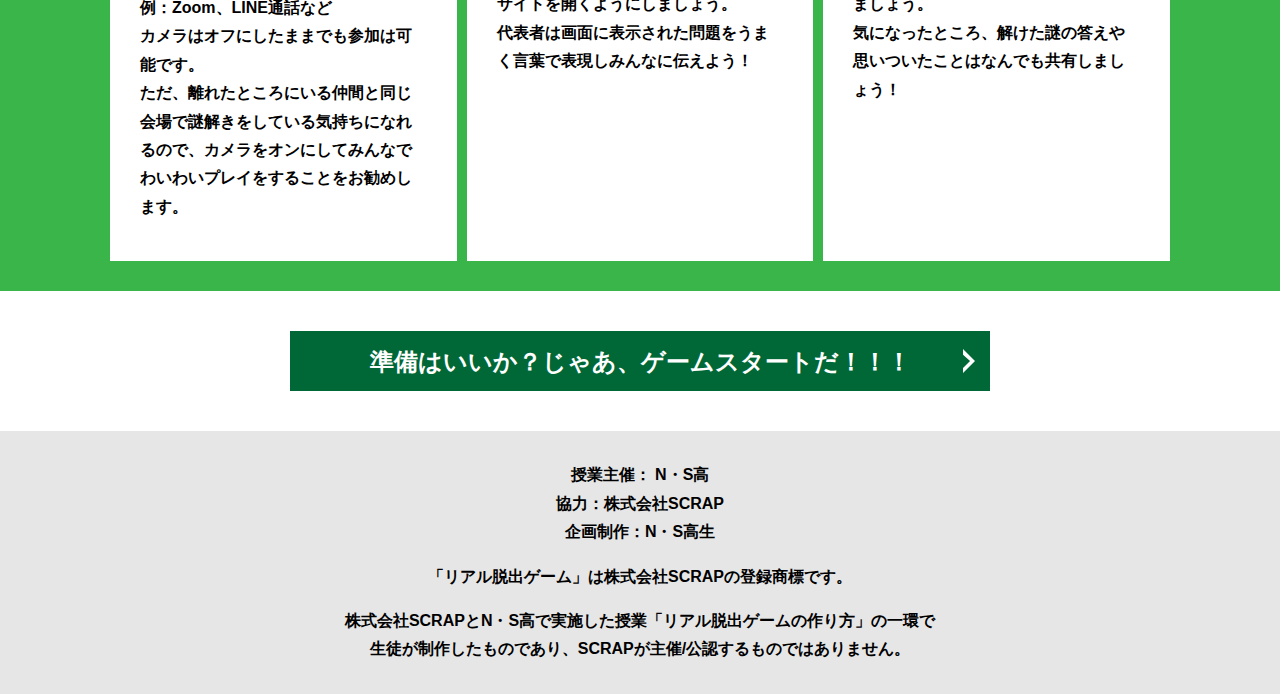
==== commit 7ea3c9ef: "Update index.html" ====
--- a/index.html
+++ b/index.html
@@ -17,7 +17,7 @@
   </svg>
   <header class="header">
     <div class="container">
-      <div class="header__logo"><img src="assets/images/logo.svg" alt="チームロゴ"></div>
+      <div class="header__logo"><img src="assets/images/チームロゴ3.png" alt="チームロゴ"></div>
       <div class="header__name">N・S高生制作サイト</div>
     </div>
   </header>
